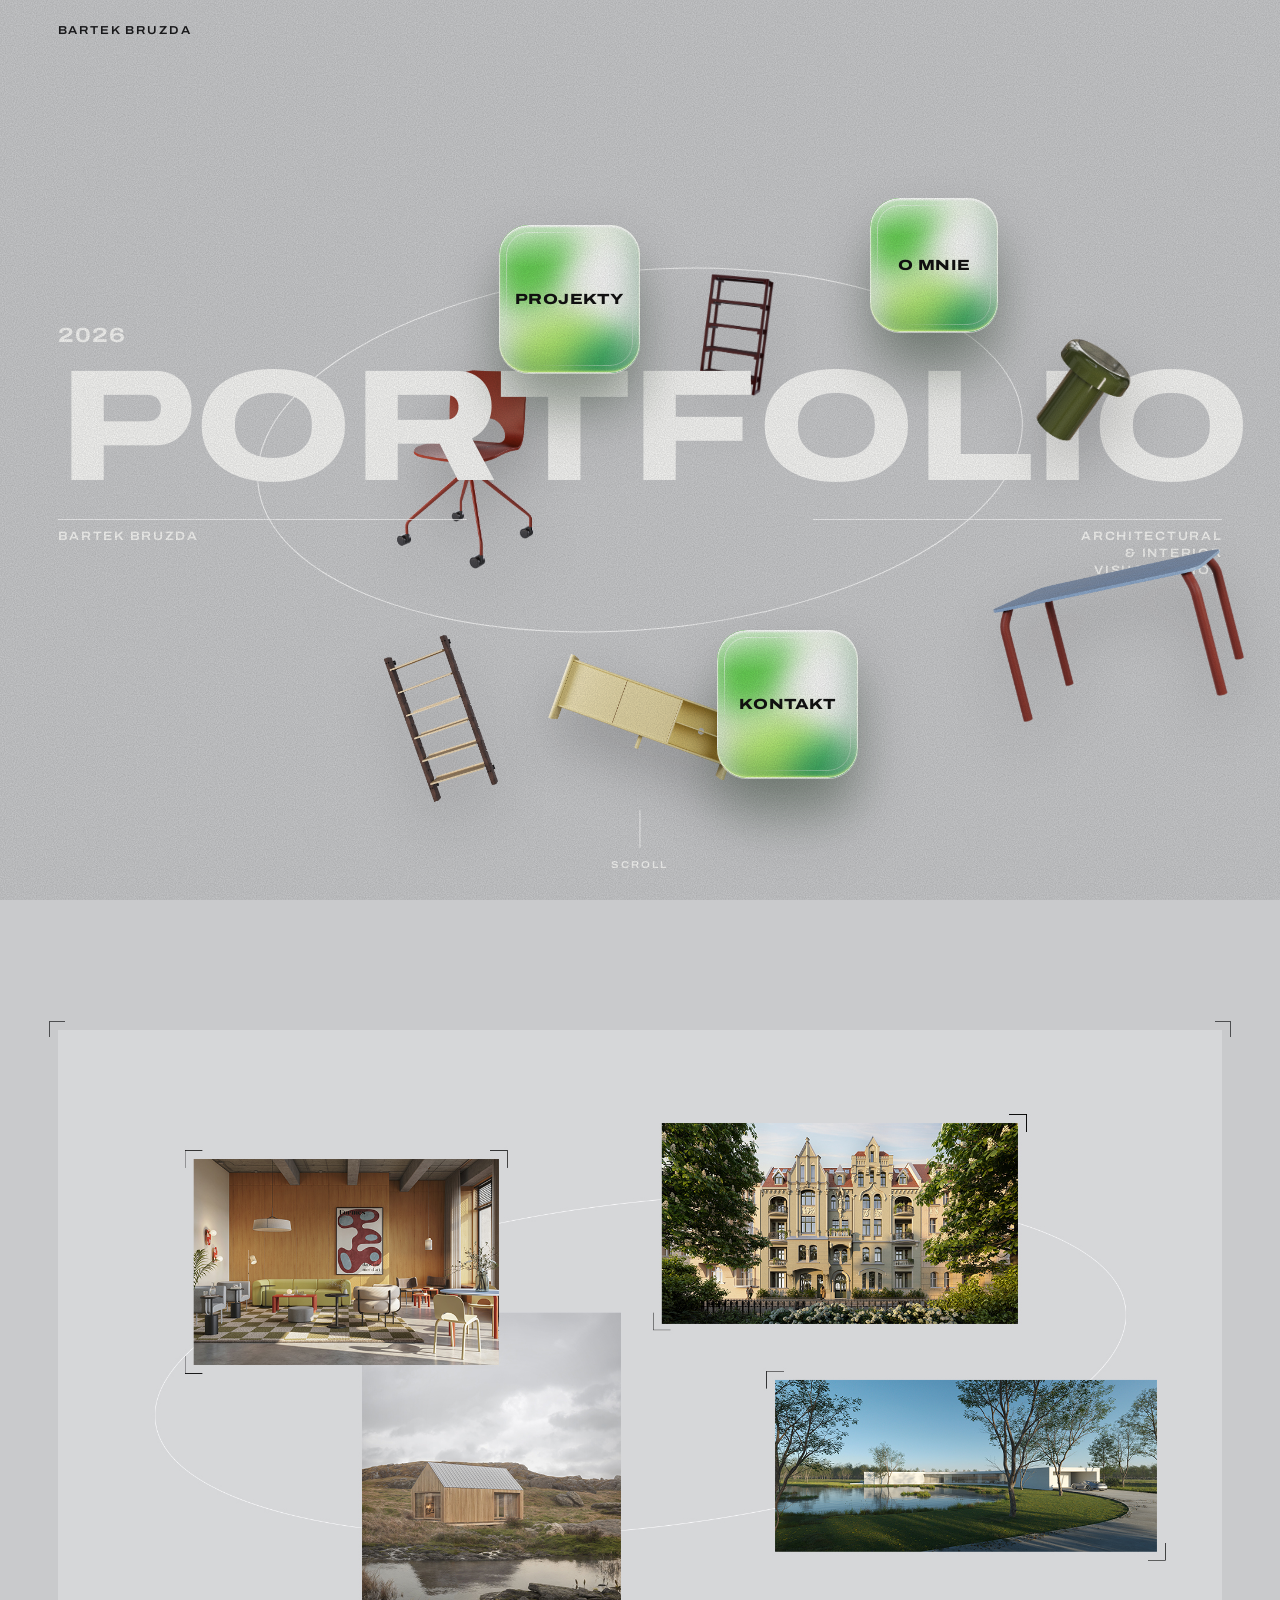
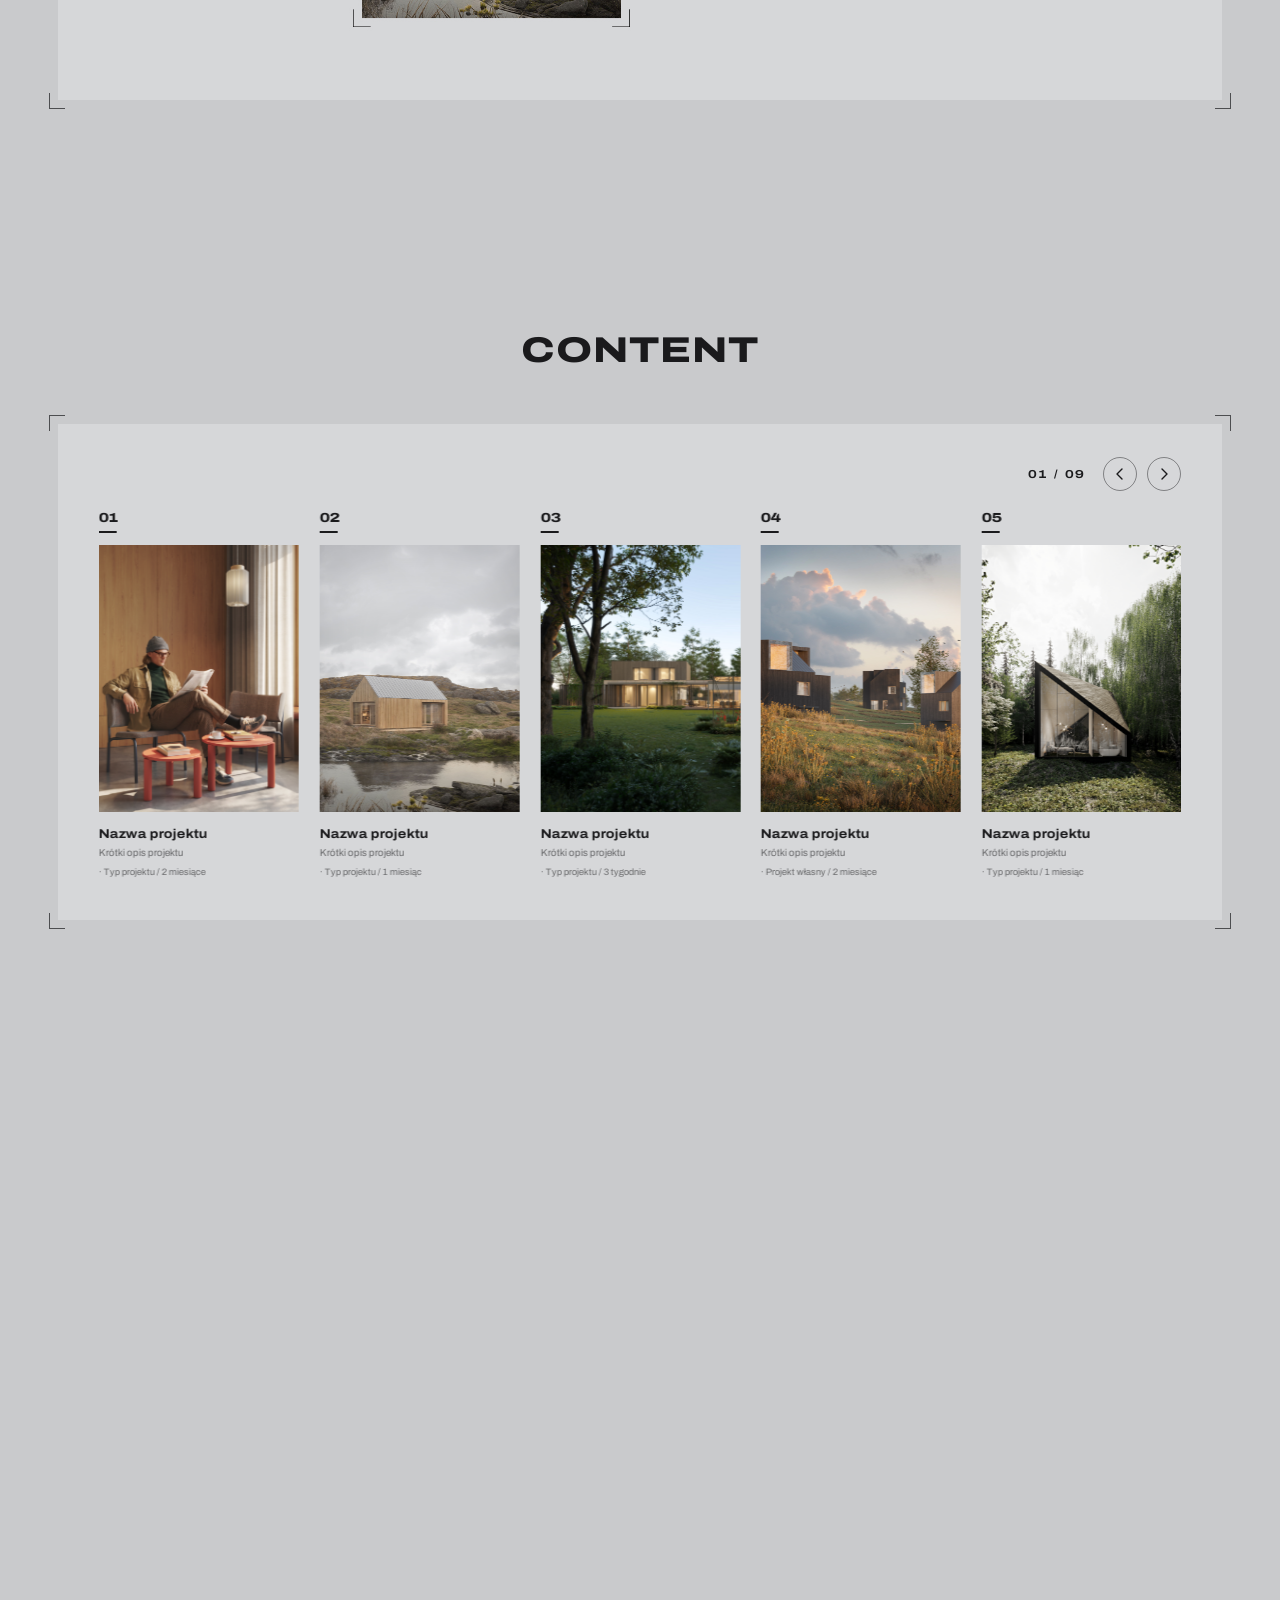
==== portfolio-v2/index.html @ ea4b807a "Wersja z prosta karuzela" ====
<!DOCTYPE html>
<html lang="pl">
<head>
  <meta charset="UTF-8">
  <meta name="viewport" content="width=device-width, initial-scale=1">
  <meta name="robots" content="noindex">
  <title>Portfolio 2026</title>
  <link rel="stylesheet" href="style.css">
</head>
<body>

  <!-- Nawigacja -->
  <header class="nav">
    <a class="nav-logo" href="#start">BARTEK BRUZDA</a>
    <nav class="nav-links">
      <a href="#projekty">Projekty</a>
      <a href="#kontakt">Kontakt</a>
    </nav>
  </header>

  <!-- HERO -->
  <section class="hero" id="start">

    <!-- Miejsce na wizualizację / wideo showreel.
         Później: <video class="hero-video" src="media/hero.mp4" autoplay muted loop playsinline></video> -->
    <div class="hero-visual">
      <span class="ring"></span>
      <!-- Tu lądują Twoje packshoty (PNG z przezroczystym tłem) z folderu media/.
           Podmień nazwę pliku w src i opis w alt. data-depth = siła ruchu za myszką. -->
      <img class="shape p1" src="media/hero-1.png" alt="Łóżko"           data-depth="0.6">
      <img class="shape p2" src="media/hero-2.png" alt="Łóżko z pojemnikiem" data-depth="1.2">
      <img class="shape p3" src="media/hero-3.png" alt="Regał"           data-depth="0.8">
      <img class="shape p4" src="media/hero-4.png" alt="Krzesło"         data-depth="1.5">
      <img class="shape p5" src="media/hero-5.png" alt="Stolik"          data-depth="1.0">
      <img class="shape p6" src="media/hero-6.png" alt="Ławka"           data-depth="0.7">
      <a class="shape box b1" href="#projekty" data-depth="1.1"><span class="noise"><i></i><i></i><i></i><i></i></span><span class="box-label">PROJEKTY</span></a>
      <a class="shape box b2" href="#o-mnie"   data-depth="0.9"><span class="noise"><i></i><i></i><i></i><i></i></span><span class="box-label">O MNIE</span></a>
      <a class="shape box b3" href="#kontakt"  data-depth="1.3"><span class="noise"><i></i><i></i><i></i><i></i></span><span class="box-label">KONTAKT</span></a>

    </div>

    <div class="hero-copy">
      <p class="hero-year">2026</p>
      <h1 class="hero-title">PORTFOLIO</h1>
      <div class="hero-meta-row">
        <div class="hero-meta">
          <span class="hairline"></span>
          <p>BARTEK BRUZDA</p>
        </div>
        <div class="hero-meta hero-meta-right">
          <span class="hairline"></span>
          <p>ARCHITECTURAL<br>&amp; INTERIOR<br>VISUALIZATION</p>
        </div>
      </div>
    </div>
     <p class="scroll-hint" aria-hidden="true"><span class="scroll-line"></span>SCROLL</p>
  </section>
 <!-- SHOWREEL (bez tytułu). Podmień media/showreel.mp4 na swój plik. -->
  <section class="reel" id="reel">
    <div class="reel-panel">
      <span class="crop tl"></span><span class="crop tr"></span>
      <span class="crop bl"></span><span class="crop br"></span>
      <video class="reel-video" src="media/showreel.mp4" poster="media/showreel-poster.jpg"
             autoplay muted loop playsinline preload="metadata"></video>
    </div>
  </section>

  <!-- SPIS PROJEKTÓW -->
  <section class="content" id="projekty">
    <h2 class="section-title">CONTENT</h2>

    <div class="panel">
      <span class="crop tl"></span><span class="crop tr"></span>
      <span class="crop bl"></span><span class="crop br"></span>

       <div class="carousel">
        <div class="carousel-head">
          <span class="car-count" id="carCount">01 / 09</span>
          <button class="car-btn" id="carPrev" type="button" aria-label="Poprzedni projekt"><svg width="14" height="14" viewBox="0 0 14 14" fill="none" stroke="currentColor" stroke-width="1.4" stroke-linecap="round" stroke-linejoin="round"><path d="M9 2L4 7l5 5"/></svg></button>
          <button class="car-btn" id="carNext" type="button" aria-label="Następny projekt"><svg width="14" height="14" viewBox="0 0 14 14" fill="none" stroke="currentColor" stroke-width="1.4" stroke-linecap="round" stroke-linejoin="round"><path d="M5 2l5 5-5 5"/></svg></button>
        </div>
        <div class="carousel-viewport" id="carViewport">
          <div class="cards" id="carTrack">
          <article class="card">
            <p class="card-num">01</p>
            <div class="card-thumb"><img src="media/projekt01.jpg" alt="Nazwa projektu"></div>
            <h3>Nazwa projektu</h3>
            <p class="card-sub">Krótki opis projektu</p>
            <p class="card-meta">· Typ projektu / 2 miesiące</p>
          </article>
          <article class="card">
            <p class="card-num">02</p>
           <div class="card-thumb"><img src="media/projekt02.jpg" alt="Nazwa projektu"></div>
            <h3>Nazwa projektu</h3>
            <p class="card-sub">Krótki opis projektu</p>
            <p class="card-meta">· Typ projektu / 1 miesiąc</p>
          </article>
          <article class="card">
            <p class="card-num">03</p>
            <div class="card-thumb"><img src="media/projekt03.jpg" alt="Nazwa projektu"></div>
            <h3>Nazwa projektu</h3>
            <p class="card-sub">Krótki opis projektu</p>
            <p class="card-meta">· Typ projektu / 3 tygodnie</p>
          </article>
          <article class="card">
            <p class="card-num">04</p>
            <div class="card-thumb"><img src="media/projekt04.jpg" alt="Nazwa projektu"></div>
            <h3>Nazwa projektu</h3>
            <p class="card-sub">Krótki opis projektu</p>
            <p class="card-meta">· Projekt własny / 2 miesiące</p>
          </article>
          <article class="card">
            <p class="card-num">05</p>
           <div class="card-thumb"><img src="media/projekt05.jpg" alt="Nazwa projektu"></div>
            <h3>Nazwa projektu</h3>
            <p class="card-sub">Krótki opis projektu</p>
            <p class="card-meta">· Typ projektu / 1 miesiąc</p>
          </article>
          <article class="card">
            <p class="card-num">06</p>
            <div class="card-thumb"><img src="media/projekt06.jpg" alt="Nazwa projektu"></div>
            <h3>Nazwa projektu</h3>
            <p class="card-sub">Krótki opis projektu</p>
            <p class="card-meta">· Typ projektu / 3 tygodnie</p>
          </article>
          <article class="card">
            <p class="card-num">07</p>
            <div class="card-thumb"><img src="media/projekt07.jpg" alt="Nazwa projektu"></div>
            <h3>Nazwa projektu</h3>
            <p class="card-sub">Krótki opis projektu</p>
            <p class="card-meta">· Projekt własny / 6 tygodni</p>
          </article>
          <article class="card">
            <p class="card-num">08</p>
            <div class="card-thumb"><img src="media/projekt08.jpg" alt="Nazwa projektu"></div>
            <h3>Nazwa projektu</h3>
            <p class="card-sub">Krótki opis projektu</p>
            <p class="card-meta">· Typ projektu / 2 miesiące</p>
          </article>
          <article class="card">
            <p class="card-num">09</p>
            <div class="card-thumb"><img src="media/projekt09.jpg" alt="Nazwa projektu"></div>
            <h3>Pozostałe prace</h3>
            <p class="card-sub">Wizualizacje / animacje</p>
            <p class="card-meta">· Różne projekty</p>
          </article>
          </div>
        </div>
      </div>
  </section>

  <!-- O MNIE -->
<section class="about" id="o-mnie">
  <div class="about-inner">
    <h2 class="section-title about-title reveal">O MNIE</h2>

    <figure class="about-photo reveal">
      <img src="media/o-mnie.png" alt="Bartek">
    </figure>

    <p class="about-text reveal">
      Architekt i CGI Artist z ponad 6-letnim doświadczeniem w tworzeniu wizualizacji i animacji 3D dla międzynarodowych projektów architektonicznych, urbanistycznych i produktowych. Pełna, samodzielna odpowiedzialność za realizację shotów – od koncepcji, przez modelowanie, teksturowanie i oświetlenie, po finalny render. Doświadczenie w pracy przy wysokobudżetowych, prestiżowych projektach dla bliskowschodnich konsorcjów deweloperskich oraz przy powtarzalnej, wolumenowej produkcji wizualizacji produktowych dla marek meblowych i wnętrzarskich z Wielkiej Brytanii i Skandynawii. Aktywnie rozwija warsztat o narzędzia AI (ComfyUI, Figma Weave), łącząc tradycyjny CGI z nowymi technologiami.
    </p>
  </div>
</section>

  <!-- KONTAKT -->
  <footer class="footer" id="kontakt">
    <h2 class="section-title reveal">KONTAKT</h2>
    <p class="footer-mail reveal">bartek-bruzda@wp.pl</p>
    <p class="footer-small reveal">tel. +512 231 988</p>
    <p class="footer-small reveal">Poznań, Polska</p>
<ul class="about-social footer-social reveal">
    <li><a href="https://www.behance.net/TWOJ_PROFIL" target="_blank" rel="noopener" aria-label="Behance">
      <svg viewBox="0 0 24 24" fill="none" stroke="currentColor" stroke-width="1.6" stroke-linecap="round" stroke-linejoin="round"><path d="M3 7h4.8a2.4 2.4 0 0 1 0 4.8H3M3 11.8h5.3a2.6 2.6 0 0 1 0 5.2H3M3 7v10M14 7.5h6M14 13.5h6.2a3.1 3.1 0 1 0-.9 2.5"/></svg>
    </a></li>
    <li><a href="https://www.linkedin.com/in/TWOJ_PROFIL" target="_blank" rel="noopener" aria-label="LinkedIn">
      <svg viewBox="0 0 24 24" fill="none" stroke="currentColor" stroke-width="1.6" stroke-linecap="round" stroke-linejoin="round"><rect x="3" y="3" width="18" height="18" rx="3"/><path d="M8 10.5V16M11.5 16v-5.5M11.5 13c0-1.5 1-2.5 2.4-2.5s2.1 1 2.1 2.6V16"/><circle cx="8" cy="7.8" r=".7" fill="currentColor"/></svg>
    </a></li>
    <li><a href="https://www.instagram.com/TWOJ_PROFIL" target="_blank" rel="noopener" aria-label="Instagram">
      <svg viewBox="0 0 24 24" fill="none" stroke="currentColor" stroke-width="1.6"><rect x="3" y="3" width="18" height="18" rx="5"/><circle cx="12" cy="12" r="4"/><circle cx="17.2" cy="6.8" r=".7" fill="currentColor"/></svg>
    </a></li>
  </ul>
</div>
</footer>
  </footer>

  <script src="script.js"></script>
</body>
</html>
---- portfolio-v2/style.css ----
/* ==========================================================
   FONT (lokalny, działa bez internetu)
   Archivo – zmienny krój z osią szerokości (wdth) i grubości (wght)
   ========================================================== */
@font-face {
  font-family: "Archivo";
  src: url("fonts/archivo-latin-ext-wdth-normal.woff2") format("woff2");
  font-weight: 100 900;
  font-stretch: 62% 125%;
  font-display: swap;
  unicode-range: U+0100-02BA, U+02BD-02C5, U+02C7-02CC, U+02CE-02D7, U+02DD-02FF, U+0304, U+0308, U+0329, U+1D00-1DBF, U+1E00-1E9F, U+1EF2-1EFF, U+2020, U+20A0-20AB, U+20AD-20C0, U+2113, U+2C60-2C7F, U+A720-A7FF;
}
@font-face {
  font-family: "Archivo";
  src: url("fonts/archivo-latin-wdth-normal.woff2") format("woff2");
  font-weight: 100 900;
  font-stretch: 62% 125%;
  font-display: swap;
  unicode-range: U+0000-00FF, U+0131, U+0152-0153, U+02BB-02BC, U+02C6, U+02DA, U+02DC, U+0304, U+0308, U+0329, U+2000-206F, U+20AC, U+2122, U+2191, U+2193, U+2212, U+2215, U+FEFF, U+FFFD;
}

/* ==========================================================
   ZMIENNE – tu najłatwiej zmieniasz kolory i charakter strony
   ========================================================== */
:root {
  --bg: #c9cacc;          /* tło strony: chłodna jasna szarość */
  --bg-panel: #d6d7d9;    /* tło panelu z projektami */
  --ink: #1a1a1c;         /* kolor tekstu */
  --ink-soft: rgba(26, 26, 28, 0.58);
  --white: #f7f7f5;
  --pad: clamp(20px, 4.5vw, 72px);
}

* { box-sizing: border-box; }
html { scroll-behavior: smooth; }

body {
  margin: 0;
  background: var(--bg);
  color: var(--ink);
  font-family: "Archivo", system-ui, -apple-system, "Segoe UI", sans-serif;
  line-height: 1.4;
  -webkit-font-smoothing: antialiased;
  overflow-x: hidden;
}

/* Delikatne ziarno na całej stronie */
body::before {
  content: "";
  position: fixed;
  inset: 0;
  z-index: 100;
  pointer-events: none;
  opacity: 0.3;
  mix-blend-mode: multiply;
  background-image: url("data:image/svg+xml,%3Csvg xmlns='http://www.w3.org/2000/svg' width='220' height='220'%3E%3Cfilter id='n'%3E%3CfeTurbulence type='fractalNoise' baseFrequency='.9' numOctaves='2' stitchTiles='stitch'/%3E%3CfeColorMatrix values='0 0 0 0 0 0 0 0 0 0 0 0 0 0 0 0 0 0 .55 0'/%3E%3C/filter%3E%3Crect width='100%25' height='100%25' filter='url(%23n)'/%3E%3C/svg%3E");
}

/* ==========================================================
   NAWIGACJA
   ========================================================== */
.nav {
  position: fixed;
  inset: 0 0 auto 0;
  z-index: 50;
  display: flex;
  justify-content: space-between;
  align-items: center;
  padding: 22px var(--pad);
  font-size: 0.72rem;
  font-weight: 600;
  font-stretch: 112%;
  letter-spacing: 0.16em;
  text-transform: uppercase;
}
.nav a { color: var(--ink); text-decoration: none; transition: opacity 0.3s; }
.nav a:hover { opacity: 0.5; }
.nav-links a { margin-left: 28px; }

/* ==========================================================
   HERO
   ========================================================== */
.hero {
  position: relative;
  min-height: 100svh;
  display: grid;
  place-items: center;
  overflow: hidden;
}

/* Warstwa z packshotami (cała powierzchnia hero, bez własnej warstwy,
   żeby część mebli mogła być PRZED napisem, a część ZA nim) */
.hero-visual { position: absolute; inset: 0; pointer-events: none; }

.shape {
  position: absolute;
  height: auto;
  pointer-events: auto;
  will-change: transform;
  filter: drop-shadow(0 28px 28px rgba(0, 0, 0, 0.22));
  animation: float 9s ease-in-out infinite;
  /* "szturchnięcie": obrót ustawia script.js przez style.rotate */
  transition: rotate 1.1s cubic-bezier(.34, 1.56, .64, 1);
  user-select: none;
  -webkit-user-drag: none;
}
@keyframes float {
  0%, 100% { translate: -50% -50%; }
  50%      { translate: -50% calc(-50% - 12px); }
}

/* Elipsa, po której "krążą" meble (środek w 50% / 50% ekranu) */
.ring {
  position: absolute;
  left: 50%; top: 50%;
  width: 60%; height: 40%;
  border: 1.5px solid rgba(255, 255, 255, 0.85);
  border-radius: 50%;
  rotate: -5deg;
  translate: -50% -50%;
  z-index: 1;
}

/* Pozycje: left/top to ŚRODEK mebla leżący na elipsie, width to jego wielkość.
   Przesuwasz po elipsie zmieniając left/top, z-index: 1 = za napisem, 3 = przed napisem */
.p1 { left: 24%; top: 40%; width: 25vw;  z-index: 1; }
.p2 { left: 76%; top: 60%; width: 23vw;  z-index: 3; }
.p3 { left: 50%; top: 30%; width: 15vw;   z-index: 1; }
.p4 { left: 76%; top: 35%; width: 17vw;  z-index: 3; }
.p5 { left: 24%; top: 70%; width: 21vw;  z-index: 3; }
.p6 { left: 40%; top: 70%; width: 21vw;  z-index: 3; }

/* Cienkie kwadratowe ramki (detal graficzny) */
.frame { position: absolute; border: 1px solid rgba(255, 255, 255, 0.9); z-index: 4; }
.f1 { left: 33%; top: 24%; width: 7vw;  aspect-ratio: 1; }
.f2 { left: 57%; top: 62%; width: 11vw; aspect-ratio: 1.3; }
.f3 { left: 80%; top: 24%; width: 5vw;  aspect-ratio: 1; }

/* Napisy */
.hero-copy {
  position: relative;
  z-index: 2;
  width: calc(100% - 2 * var(--pad));
  max-width: 1500px;
  pointer-events: none;
}
.hero-year {
  margin: 0 0 0.4rem;
  font-size: clamp(0.9rem, 1.6vw, 1.4rem);
  font-weight: 700;
  font-stretch: 125%;
  letter-spacing: 0.06em;
  color: var(--white);
}
.hero-title {
  margin: 0;
  font-size: clamp(2.8rem, 12.4vw, 13.5rem);
  font-weight: 800;
  font-stretch: 125%;
  line-height: 0.9;
  letter-spacing: -0.01em;
  color: var(--white);
  white-space: nowrap;
}
.hero-meta-row {
  display: flex;
  justify-content: space-between;
  align-items: flex-start;
  margin-top: 1.2rem;
}
.hero-meta { font-size: clamp(0.62rem, 0.95vw, 0.85rem); font-weight: 600; font-stretch: 112%; letter-spacing: 0.14em; color: var(--white); }
.hero-meta p { margin: 8px 0 0; }
.hero-meta-right { text-align: right; }
.hairline { display: block; height: 1px; width: min(32vw, 420px); background: rgba(255,255,255,.7); }
.hero-meta-right .hairline { margin-left: auto; }

/* Napis "SCROLL" na dole hero */
.scroll-hint {
  position: absolute;
  left: 50%; bottom: 28px;
  transform: translateX(-50%);
  z-index: 2;
  margin: 0;
  display: flex; flex-direction: column; align-items: center; gap: 10px;
  font-size: 0.62rem; font-weight: 600; font-stretch: 112%;
  letter-spacing: 0.22em;
  color: var(--white);
  pointer-events: none;
}
.scroll-line { width: 1px; height: 38px; background: rgba(255,255,255,.8); transform-origin: top; animation: scrollline 2.2s ease-in-out infinite; }
@keyframes scrollline { 0% { transform: scaleY(0); } 50% { transform: scaleY(1); } 100% { transform: scaleY(1); opacity: 0; } }

/* ==========================================================
   SHOWREEL – wideo w ramce z narożnikami
   ========================================================== */
.reel {
  min-height: 100svh;
  display: grid;
  place-items: center;
  padding: 90px var(--pad) 60px;
}
.reel-panel {
  position: relative;
  background: var(--bg-panel);
  padding: clamp(10px, 1.4vw, 22px);
  /* największe możliwe 16:9, które mieści się na ekranie */
  width: min(100%, calc((100svh - 190px) * 16 / 9 + 2 * clamp(10px, 1.4vw, 22px)));
}
.reel-video { display: block; width: 100%; aspect-ratio: 16 / 9; object-fit: cover; background: #b5b7ba; }

/* ==========================================================
   SPIS PROJEKTÓW
   ========================================================== */
.content { padding: 14vh var(--pad) 12vh; }

.section-title {
  margin: 0 0 clamp(24px, 4vw, 48px);
  text-align: center;
  font-size: clamp(1.3rem, 2.8vw, 2.5rem);
  font-weight: 800;
  font-stretch: 125%;
  letter-spacing: 0.03em;
}

.panel {
  position: relative;
  background: var(--bg-panel);
  padding: clamp(24px, 3.2vw, 52px);
  max-width: 1500px;
  margin: 0 auto;
}

/* Znaczniki narożne panelu */
.crop { position: absolute; width: 16px; height: 16px; border: 0 solid var(--ink); opacity: .7; }
.crop.tl { left: -9px;  top: -9px;    border-left-width: 1px;  border-top-width: 1px; }
.crop.tr { right: -9px; top: -9px;    border-right-width: 1px; border-top-width: 1px; }
.crop.bl { left: -9px;  bottom: -9px; border-left-width: 1px;  border-bottom-width: 1px; }
.crop.br { right: -9px; bottom: -9px; border-right-width: 1px; border-bottom-width: 1px; }

.cards {
  display: grid;
  grid-template-columns: repeat(5, 1fr);
  gap: clamp(14px, 1.6vw, 26px);
}

.card { cursor: pointer; }
.card-num {
  position: relative;
  margin: 0 0 12px;
  padding-bottom: 6px;
  font-size: 0.82rem;
  font-weight: 800;
  font-stretch: 125%;
}
.card-num::after {
  content: "";
  position: absolute;
  left: 0; bottom: 0;
  width: 18px; height: 2px;
  background: var(--ink);
  transition: width 0.4s ease;
}
.card:hover .card-num::after { width: 34px; }

.card-thumb {
  position: relative;
  aspect-ratio: 3 / 4;
  overflow: hidden;
  background: #b5b7ba;
}
/* Zaślepka; po dodaniu zdjęć wstaw <img> do .card-thumb, a ::before znika */
.card-thumb::before {
  content: "";
  position: absolute;
  inset: 0;
  transition: transform 0.9s cubic-bezier(.2,.7,.2,1);
}
.card-thumb img, .card-thumb video {
  position: absolute; inset: 0;
  width: 100%; height: 100%;
  object-fit: cover;
  transition: transform 0.9s cubic-bezier(.2,.7,.2,1);
}
.card:hover .card-thumb::before,
.card:hover .card-thumb img,
.card:hover .card-thumb video { transform: scale(1.06); }

.t1::before { background: linear-gradient(160deg, #cdd5de, #7d8ea3 60%, #3c4a5e); }
.t2::before { background: linear-gradient(160deg, #e9ece4, #a7b58b 55%, #4f6138); }
.t3::before { background: linear-gradient(160deg, #e3e6ea, #9fb4c4 55%, #546a7c); }
.t4::before { background: linear-gradient(160deg, #e8d9c5, #c99a62 55%, #6e4a22); }
.t5::before { background: linear-gradient(160deg, #cfd3d8, #6f93b8 55%, #1f3f66); }

.card h3 {
  margin: 14px 0 2px;
  font-size: clamp(0.78rem, 1vw, 0.95rem);
  font-weight: 700;
  font-stretch: 112%;
}
.card-sub, .card-meta {
  margin: 0;
  font-size: clamp(0.62rem, 0.78vw, 0.74rem);
  color: var(--ink-soft);
}
.card-meta { margin-top: 6px; font-size: clamp(0.58rem, 0.7vw, 0.68rem); }

/* ==========================================================
   KONTAKT
   ========================================================== */
.footer { padding: 6vh var(--pad) 10vh; text-align: center; }
.footer-mail {
  margin: 0;
  font-size: clamp(1.4rem, 4.4vw, 3.6rem);
  font-weight: 800;
  font-stretch: 125%;
}
.footer-small {
  margin: 14px 0 0;
  font-size: 0.72rem;
  font-weight: 600;
  font-stretch: 112%;
  letter-spacing: 0.16em;
  text-transform: uppercase;
  color: var(--ink-soft);
}

/* ==========================================================
   POJAWIANIE SIĘ PRZY PRZEWIJANIU
   ========================================================== */
.reveal {
  opacity: 0;
  transform: translateY(36px);
  transition: opacity 0.9s ease, transform 0.9s cubic-bezier(.2,.7,.2,1);
  transition-delay: calc(var(--i, 0) * 90ms);
}
.reveal.visible { opacity: 1; transform: none; }

/* ==========================================================
   RESPONSYWNOŚĆ
   ========================================================== */
@media (max-width: 1000px) {
  .cards { grid-template-columns: repeat(3, 1fr); row-gap: 28px; }
}
@media (max-width: 640px) {
  .nav-links a { margin-left: 16px; }
  .hero-title { font-size: 11vw; }
  .ring { width: 92%; height: 30%; }
  .p1 { left: 20%; top: 40%; width: 30vw; }  .p2 { left: 68%; top: 65%; width: 28vw; }
  .p3 { left: 50%; top: 33%; width: 11vw; }  .p4 { left: 80%; top: 40%; width: 20vw; }
  .p5 { left: 22%; top: 60%; width: 14vw; }  .p6 { left: 48%; top: 66%; width: 26vw; }
  .cards { grid-template-columns: repeat(2, 1fr); }
  .cards .card:last-child { grid-column: span 2; }
  .cards .card:last-child .card-thumb { aspect-ratio: 16 / 10; }
}

@media (prefers-reduced-motion: reduce) {
  .shape { animation: none; }
  .reveal { transition: none; opacity: 1; transform: none; }
  html { scroll-behavior: auto; }
}

/* ==========================================================
   KURSOR – szklany, półprzezroczysty (glassmorphism)
   Włącza się tylko na urządzeniach z myszką (script.js dodaje .has-cursor)
   ========================================================== */
.cursor {
  position: fixed;
  left: 0; top: 0;
  z-index: 200;
  width: var(--cursor-size, 36px);
  height: var(--cursor-size, 36px);
  margin: calc(var(--cursor-size, 36px) / -2) 0 0 calc(var(--cursor-size, 36px) / -2);
  border-radius: 50%;
  pointer-events: none;
  opacity: 0;
  background: linear-gradient(135deg, rgba(255,255,255,.42), rgba(255,255,255,.08));
  border: 1px solid rgba(255,255,255,.75);
  box-shadow: inset 0 0 12px rgba(255,255,255,.35), 0 6px 24px rgba(0,0,0,.06);
  -webkit-backdrop-filter: blur(var(--cursor-blur, 7px)) saturate(1.2);
          backdrop-filter: blur(var(--cursor-blur, 7px)) saturate(1.2);
  transition: width .45s cubic-bezier(.2,.7,.2,1), height .45s cubic-bezier(.2,.7,.2,1),
              margin .45s cubic-bezier(.2,.7,.2,1), opacity .3s, -webkit-backdrop-filter .45s, backdrop-filter .45s;
}
.cursor.on    { opacity: 1; }
.cursor.hover { --cursor-size: 76px; --cursor-blur: 4px; }
.cursor.down  { --cursor-size: 34px; }

.has-cursor, .has-cursor a, .has-cursor .card { cursor: none; }

/* ==========================================================
   KARUZELA PROJEKTÓW (sekcja CONTENT)
   ========================================================== */
.carousel-head { display: flex; justify-content: flex-end; align-items: center; gap: 10px; margin: -8px 0 18px; }
.car-count { margin-right: 8px; font-size: 0.72rem; font-weight: 700; font-stretch: 125%; letter-spacing: 0.12em; font-variant-numeric: tabular-nums; }
.car-btn {
  width: 34px; height: 34px; padding: 0;
  display: grid; place-items: center;
  border-radius: 50%;
  border: 1px solid rgba(26, 26, 28, 0.45);
  background: transparent; color: var(--ink);
  cursor: pointer;
  transition: background .3s, color .3s, border-color .3s;
}
.car-btn:hover { background: var(--ink); color: var(--white); border-color: var(--ink); }
.has-cursor .car-btn { cursor: none; }

.carousel-viewport { overflow: hidden; touch-action: pan-y; }
.cards {
  --gap: clamp(14px, 1.6vw, 26px);
  --visible: 5;                      /* ile projektów widać naraz */
  display: flex;
  gap: var(--gap);
  will-change: transform;
}
.cards .card { flex: 0 0 calc((100% - (var(--visible) - 1) * var(--gap)) / var(--visible)); min-width: 0; }
.cards .card:last-child .card-thumb { aspect-ratio: 3 / 4; }
@media (max-width: 1000px) { .cards { --visible: 3; } }
@media (max-width: 640px)  { .cards { --visible: 2; } }

/* Zaślepki miniatur 06–09 (znikają, gdy wstawisz <img> do .card-thumb) */
.t6::before { background: linear-gradient(160deg, #e6e3dc, #b5a998 55%, #5d5246); }
.t7::before { background: linear-gradient(160deg, #d9dde0, #8fa0a8 55%, #3e5058); }
.t8::before { background: linear-gradient(160deg, #e9dfe0, #b98f93 55%, #5e3a40); }
.t9::before { background: linear-gradient(160deg, #d3d6d8, #868a90 55%, #34383e); }

/* ==========================================================
   BOXY-ZAKŁADKI w hero (szklane, z animowanym zielono-białym "noise")
   Korzystają z tych samych efektów co packshoty: unoszenie, ruch za myszką, szturchnięcie
   ========================================================== */
.box {
  display: grid; place-items: center;
  position: absolute;
  overflow: hidden;
  color: #111;
  text-decoration: none;
  z-index: 4;
  aspect-ratio: 1 / 1.05;
  border-radius: 30px;
  border: 0;
  background: linear-gradient(145deg, rgba(255,255,255,.26), rgba(255,255,255,.05) 45%, rgba(255,255,255,.14));
  -webkit-backdrop-filter: blur(14px) saturate(1.5);
          backdrop-filter: blur(14px) saturate(1.5);
  box-shadow: 0 1px 0 rgba(255,255,255,.6), 0 38px 52px -10px rgba(25,60,25,.3);   /* cień pod spodem */
  transition: rotate 1.1s cubic-bezier(.34, 1.56, .64, 1), scale .7s cubic-bezier(.2, .7, .2, 1);
}
.box:hover { scale: 1.08; }
.has-cursor .box { cursor: none; }

/* animowany, zapętlony "noise" w środku */
.noise { position: absolute; inset: 0; overflow: hidden; background: linear-gradient(160deg, #f4fbec, #d9f1c4); opacity: .92; }
.noise i {
  position: absolute; width: 78%; aspect-ratio: 1; border-radius: 50%;
  filter: blur(16px);
  animation: blob 9s ease-in-out infinite alternate;
}
.noise i:nth-child(1) { left: -22%; top: -18%; background: #5fd04a; animation-duration: 8s; }
.noise i:nth-child(2) { right: -26%; top: 6%;  background: #ffffff; animation-duration: 11s; animation-delay: -3s; }
.noise i:nth-child(3) { left: 8%;  bottom: -34%; background: #b6f06b; animation-duration: 10s; animation-delay: -5s; }
.noise i:nth-child(4) { right: -8%; bottom: -26%; background: #1fa862; width: 56%; animation-duration: 7s; animation-delay: -2s; opacity: .85; }
@keyframes blob {
  0%   { transform: translate(0, 0) scale(1); }
  33%  { transform: translate(28%, 22%) scale(1.15); }
  66%  { transform: translate(-18%, 34%) scale(.9); }
  100% { transform: translate(16%, -26%) scale(1.2); }
}
.box-label {
  position: relative; z-index: 1;
  font-size: clamp(0.78rem, 1.15vw, 1.15rem);
  font-weight: 800; font-stretch: 125%;
  letter-spacing: 0.04em;
}

/* Pozycje boxów (left/top = środek) i wielkość */
.b1 { left: 39%; top: 25%; width: 11vw; }
.b2 { left: 68%; top: 22%; width: 10vw; }
.b3 { left: 56%; top: 70%; width: 11vw; }
@media (max-width: 640px) {
  .b1 { left: 24%; top: 22%; width: 28vw; }
  .b2 { left: 78%; top: 19%; width: 26vw; }
  .b3 { left: 62%; top: 82%; width: 28vw; }
  .box-label { font-size: .72rem; }
}

/* Sekcja O MNIE (placeholder) */
.about { padding: 14vh var(--pad); }

/* ten sam kontener co .panel, więc lewa krawędź zdjęcia = lewa krawędź tabeli CONTENT */
.about-inner {
  max-width: 1500px;
  margin: 0 auto;
  display: grid;
  grid-template-columns: minmax(220px, 26vw) 1fr;   /* zdjęcie | tekst */
  grid-template-areas:
    ".     title"
    "photo text";
  column-gap: clamp(24px, 4vw, 64px);
  align-items: start;
}
.about-title { grid-area: title; text-align: left; margin: 0 0 clamp(24px, 3vw, 44px); }
.about-photo { grid-area: photo; margin: 0; }
.about-text {
  grid-area: text;
  margin: 2.5vw 0 0;
  max-width: 64ch;
  font-size: clamp(.72rem, .9vw, .85rem);
  font-weight: 600;
  font-stretch: 100%;
  letter-spacing: 0.12em;
  text-transform: uppercase;
  line-height: 2;
  text-align: justify;
  color: var(--ink-soft);
}
.about-body { grid-area: text; }   /* kontener zajmuje miejsce, w którym był sam tekst */

.about-social {
  display: flex;
  gap: 20px;
  list-style: none;
  margin: 2.2vw 0 0;
  padding: 0;
}
.about-social a {
  display: block;
  width: 22px;
  color: var(--ink-soft);
  transition: color .25s ease, transform .25s ease;
}
.about-social a:hover { color: var(--ink); transform: translateY(-2px); }
.about-social svg { display: block; width: 100%; height: auto; }

@media (max-width: 640px) {
  .about-inner {
    grid-template-columns: 1fr;
    grid-template-areas: "title" "photo" "text";
  }
}
.about-photo { margin: 0; }
.about-photo img {
  display: block;
  width: 100%;
  height: auto;            /* naturalne proporcje PNG, bez przycinania */
}

/* Górne menu: zostaje tylko logo, linki przejęły boxy */
.nav-links { display: none; }

/* ==========================================================
   SZKŁO – boxy jako szklane tafle z krawędziami i połyskami
   (obudowa boxów: krawędzie, refleksy, połyski; wypełnienie "noise" jest wyżej)
   ========================================================== */
/* druga, wewnętrzna krawędź tafli (widoczna tylko przy rogach) */
.box::before {
  content: ""; position: absolute; inset: 7px; z-index: 2; pointer-events: none;
  border-radius: 23px;
  border: 1px solid rgba(255,255,255,.7);
  -webkit-mask-image: linear-gradient(135deg, #000 0%, transparent 38%, transparent 62%, #000 100%);
          mask-image: linear-gradient(135deg, #000 0%, transparent 38%, transparent 62%, #000 100%);
}
/* połyski: miękki u góry, skośna smuga i limonkowy refleks na dole */
.box::after {
  content: ""; position: absolute; inset: 0; z-index: 2; pointer-events: none;
  border-radius: inherit;
  background:
    radial-gradient(120% 70% at 20% -10%, rgba(255,255,255,.8), rgba(255,255,255,0) 55%),
    linear-gradient(115deg, rgba(255,255,255,0) 38%, rgba(255,255,255,.45) 47%, rgba(255,255,255,0) 56%),
    radial-gradient(90% 40% at 80% 118%, rgba(214,255,110,.6), rgba(214,255,110,0) 60%);
  background-size: 100% 100%, 260% 100%, 100% 100%;
  background-position: 0 0, 0% 0, 0 0;
  background-repeat: no-repeat;
  box-shadow:
    inset 0 0 0 1px rgba(255,255,255,.65),            /* cienka zewnętrzna krawędź */
    inset 0 2px 2px rgba(255,255,255,.95),            /* jasna górna krawędź */
    inset 0 -2px 2px rgba(214,255,120,.7),            /* limonkowy refleks na dole */
    inset 8px 8px 18px rgba(255,255,255,.4),          /* miękki blask w lewym górnym rogu */
    inset -10px -16px 28px rgba(30,110,55,.32);       /* grubość szkła */
  transition: background-position 1.4s cubic-bezier(.2,.7,.2,1);
}
.box:hover::after { background-position: 0 0, 100% 0, 0 0; }   /* smuga światła przesuwa się po najechaniu */
.box-label { z-index: 3; }
.footer .about-social {
  justify-content: center;
  margin: 28px auto 0;
}
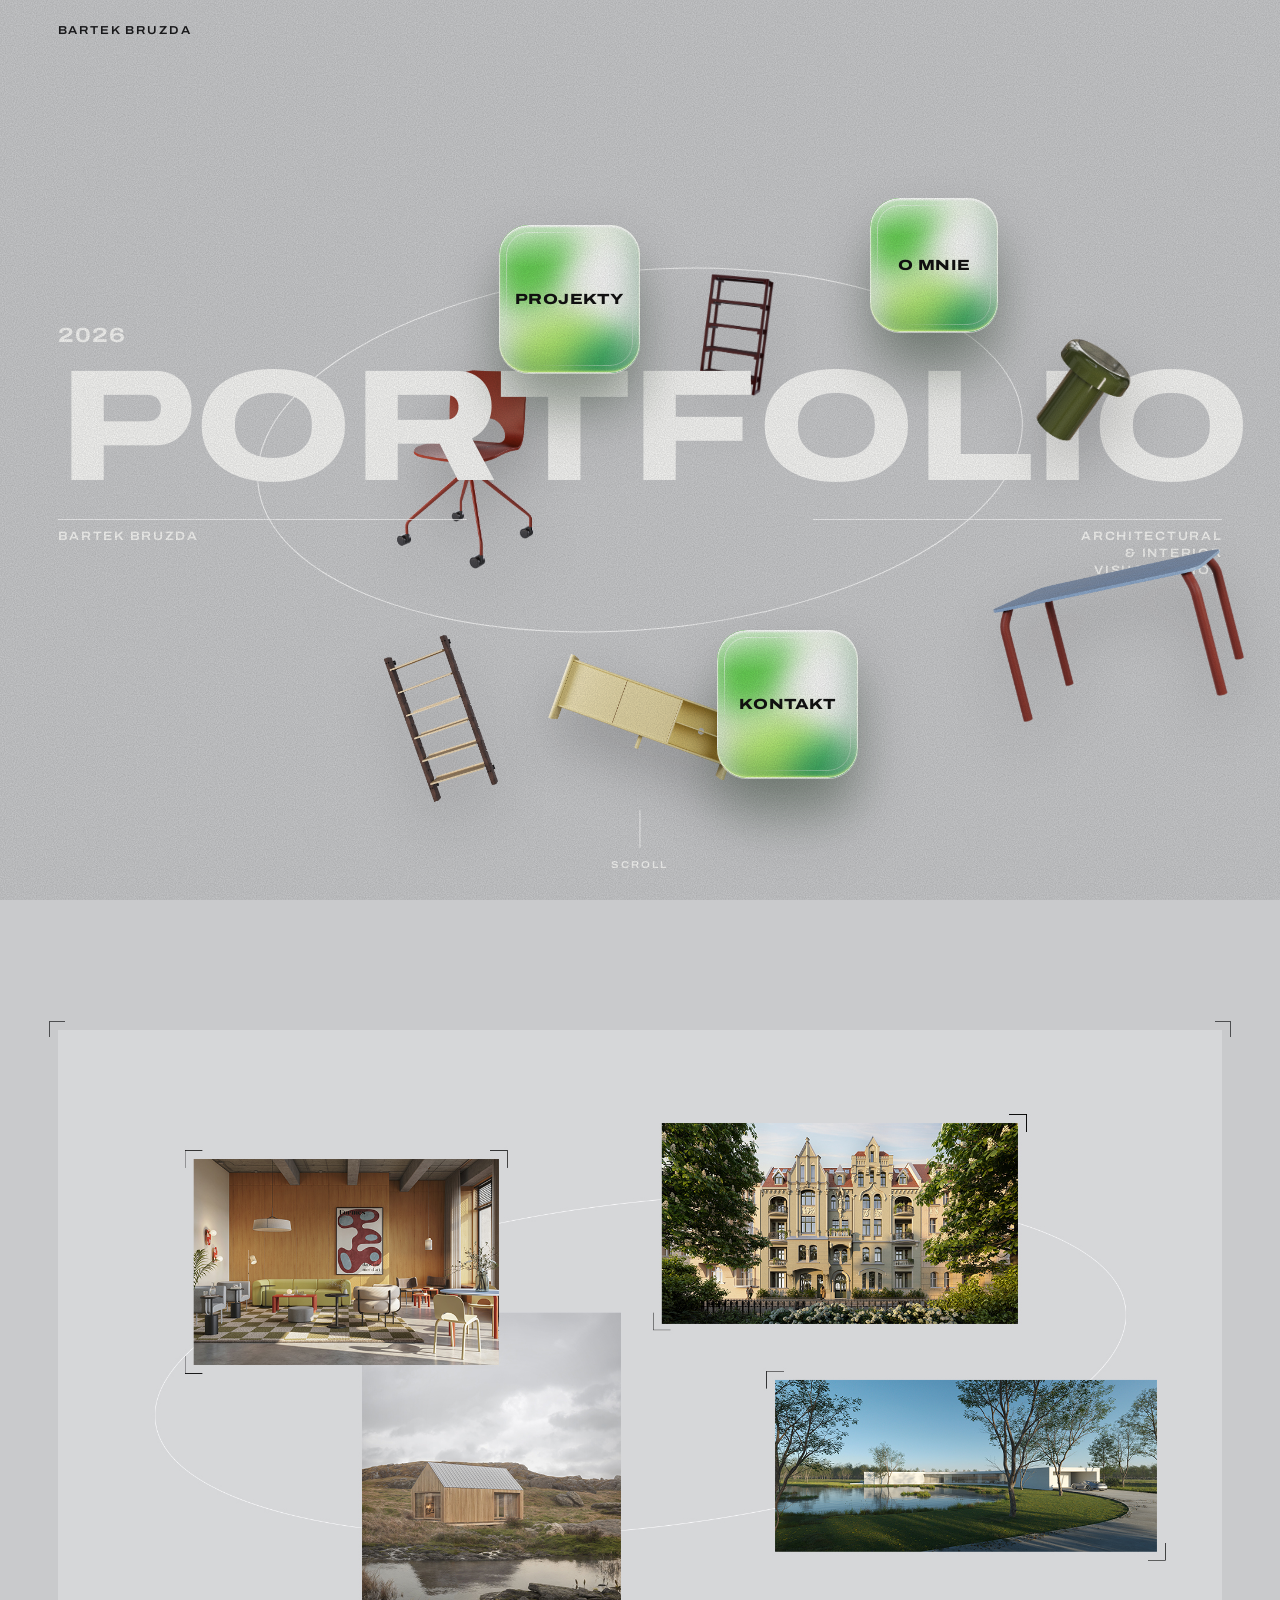
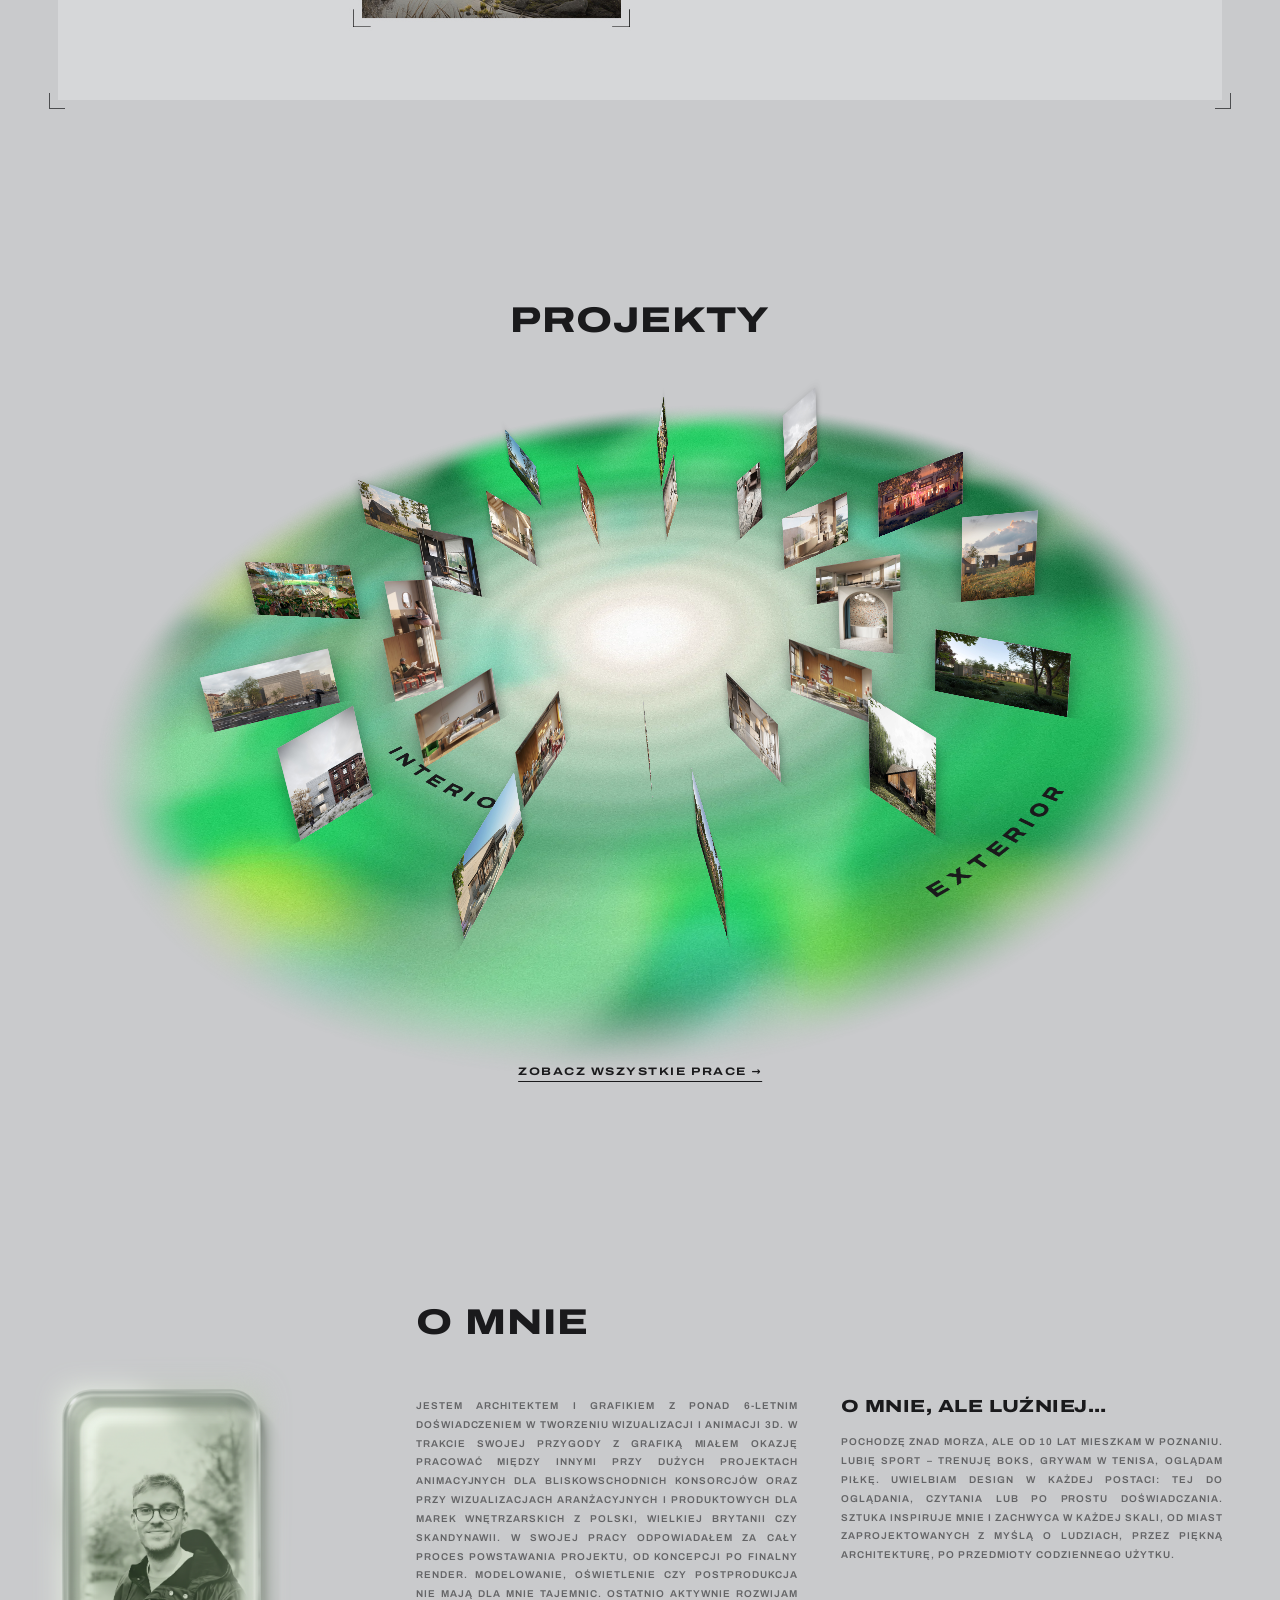
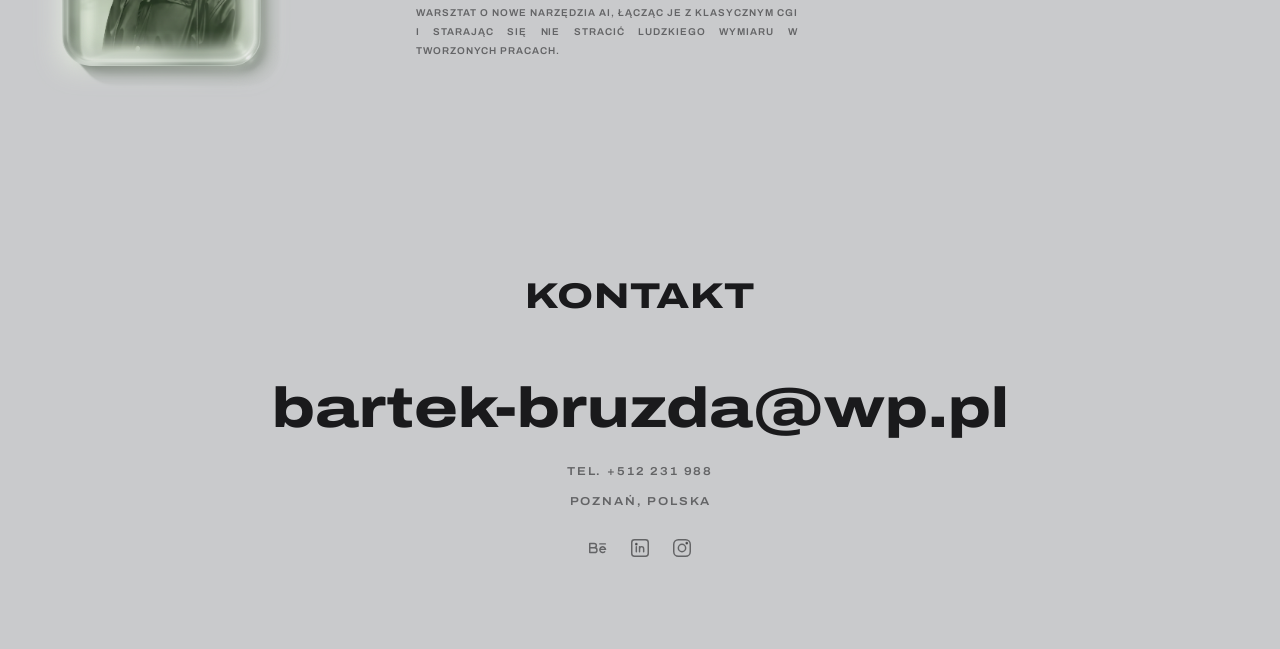
==== commit 0112aa62: "Pierwsza wersja do publikacji" ====
--- a/portfolio-v2/index.html
+++ b/portfolio-v2/index.html
@@ -4,8 +4,10 @@
   <meta charset="UTF-8">
   <meta name="viewport" content="width=device-width, initial-scale=1">
   <meta name="robots" content="noindex">
-  <title>Portfolio 2026</title>
+  <title>BB visual</title>
+  <link rel="icon" type="image/png" href="media/favicon.png">
   <link rel="stylesheet" href="style.css">
+  <link rel="stylesheet" href="projekty/projekty.css">
 </head>
 <body>
 
@@ -65,89 +67,43 @@
     </div>
   </section>
 
-  <!-- SPIS PROJEKTÓW -->
-  <section class="content" id="projekty">
-    <h2 class="section-title">CONTENT</h2>
+  <!-- PROJEKTY: karuzela 3D -->
+<!-- ===== SEKCJA PROJEKTY (karuzela 3D) – wklej w miejsce starej karuzeli CONTENT ===== -->
+<section class="rs-section" id="projekty">
+  <h2 class="section-title reveal">PROJEKTY</h2>
 
-    <div class="panel">
-      <span class="crop tl"></span><span class="crop tr"></span>
-      <span class="crop bl"></span><span class="crop br"></span>
+  <div class="rs-stage" id="rs-stage">
+    <div class="rs-scene">
+      <div class="rs-world" id="rs-world">
+        <div class="rs-floor">
+          <div class="rs-tex"></div>
+          <svg class="rs-floor-labels" viewBox="-1053 -1053 2106 2106" aria-hidden="true">
+            <defs>
+              <path id="rs-pathInt" d="M -548 0 A 548 548 0 0 0 548 0"/>
+              <path id="rs-pathExt" d="M -868 0 A 868 868 0 0 0 868 0"/>
+            </defs>
+            <text><textPath href="#rs-pathInt" startOffset="29%" text-anchor="middle">INTERIOR</textPath></text>
+            <text><textPath href="#rs-pathExt" startOffset="73%" text-anchor="middle">EXTERIOR</textPath></text>
+          </svg>
+        </div>
+        <div class="rs-ring" id="rs-ring-exterior"></div>
+        <div class="rs-ring" id="rs-ring-interior"></div>
+      </div>
+    </div>
+  </div>
 
-       <div class="carousel">
-        <div class="carousel-head">
-          <span class="car-count" id="carCount">01 / 09</span>
-          <button class="car-btn" id="carPrev" type="button" aria-label="Poprzedni projekt"><svg width="14" height="14" viewBox="0 0 14 14" fill="none" stroke="currentColor" stroke-width="1.4" stroke-linecap="round" stroke-linejoin="round"><path d="M9 2L4 7l5 5"/></svg></button>
-          <button class="car-btn" id="carNext" type="button" aria-label="Następny projekt"><svg width="14" height="14" viewBox="0 0 14 14" fill="none" stroke="currentColor" stroke-width="1.4" stroke-linecap="round" stroke-linejoin="round"><path d="M5 2l5 5-5 5"/></svg></button>
-        </div>
-        <div class="carousel-viewport" id="carViewport">
-          <div class="cards" id="carTrack">
-          <article class="card">
-            <p class="card-num">01</p>
-            <div class="card-thumb"><img src="media/projekt01.jpg" alt="Nazwa projektu"></div>
-            <h3>Nazwa projektu</h3>
-            <p class="card-sub">Krótki opis projektu</p>
-            <p class="card-meta">· Typ projektu / 2 miesiące</p>
-          </article>
-          <article class="card">
-            <p class="card-num">02</p>
-           <div class="card-thumb"><img src="media/projekt02.jpg" alt="Nazwa projektu"></div>
-            <h3>Nazwa projektu</h3>
-            <p class="card-sub">Krótki opis projektu</p>
-            <p class="card-meta">· Typ projektu / 1 miesiąc</p>
-          </article>
-          <article class="card">
-            <p class="card-num">03</p>
-            <div class="card-thumb"><img src="media/projekt03.jpg" alt="Nazwa projektu"></div>
-            <h3>Nazwa projektu</h3>
-            <p class="card-sub">Krótki opis projektu</p>
-            <p class="card-meta">· Typ projektu / 3 tygodnie</p>
-          </article>
-          <article class="card">
-            <p class="card-num">04</p>
-            <div class="card-thumb"><img src="media/projekt04.jpg" alt="Nazwa projektu"></div>
-            <h3>Nazwa projektu</h3>
-            <p class="card-sub">Krótki opis projektu</p>
-            <p class="card-meta">· Projekt własny / 2 miesiące</p>
-          </article>
-          <article class="card">
-            <p class="card-num">05</p>
-           <div class="card-thumb"><img src="media/projekt05.jpg" alt="Nazwa projektu"></div>
-            <h3>Nazwa projektu</h3>
-            <p class="card-sub">Krótki opis projektu</p>
-            <p class="card-meta">· Typ projektu / 1 miesiąc</p>
-          </article>
-          <article class="card">
-            <p class="card-num">06</p>
-            <div class="card-thumb"><img src="media/projekt06.jpg" alt="Nazwa projektu"></div>
-            <h3>Nazwa projektu</h3>
-            <p class="card-sub">Krótki opis projektu</p>
-            <p class="card-meta">· Typ projektu / 3 tygodnie</p>
-          </article>
-          <article class="card">
-            <p class="card-num">07</p>
-            <div class="card-thumb"><img src="media/projekt07.jpg" alt="Nazwa projektu"></div>
-            <h3>Nazwa projektu</h3>
-            <p class="card-sub">Krótki opis projektu</p>
-            <p class="card-meta">· Projekt własny / 6 tygodni</p>
-          </article>
-          <article class="card">
-            <p class="card-num">08</p>
-            <div class="card-thumb"><img src="media/projekt08.jpg" alt="Nazwa projektu"></div>
-            <h3>Nazwa projektu</h3>
-            <p class="card-sub">Krótki opis projektu</p>
-            <p class="card-meta">· Typ projektu / 2 miesiące</p>
-          </article>
-          <article class="card">
-            <p class="card-num">09</p>
-            <div class="card-thumb"><img src="media/projekt09.jpg" alt="Nazwa projektu"></div>
-            <h3>Pozostałe prace</h3>
-            <p class="card-sub">Wizualizacje / animacje</p>
-            <p class="card-meta">· Różne projekty</p>
-          </article>
-          </div>
-        </div>
-      </div>
-  </section>
+  <p class="rs-caption" id="rs-caption"></p>
+  <a class="rs-all" href="#">ZOBACZ WSZYSTKIE PRACE →</a>
+
+  <div class="rs-lightbox" id="rs-lightbox" hidden>
+    <button class="rs-lb-close" id="rs-lbClose" type="button">ZAMKNIJ ✕</button>
+    <button class="rs-lb-arrow rs-lb-prev" id="rs-lbPrev" type="button" aria-label="Poprzednie">‹</button>
+    <img class="rs-lb-img" id="rs-lbImg" alt="">
+    <button class="rs-lb-arrow rs-lb-next" id="rs-lbNext" type="button" aria-label="Następne">›</button>
+    <p class="rs-lb-cap" id="rs-lbCap"></p>
+  </div>
+</section>
+<!-- ===== KONIEC SEKCJI PROJEKTY ===== -->
 
   <!-- O MNIE -->
 <section class="about" id="o-mnie">
@@ -159,8 +115,13 @@
     </figure>
 
     <p class="about-text reveal">
-      Architekt i CGI Artist z ponad 6-letnim doświadczeniem w tworzeniu wizualizacji i animacji 3D dla międzynarodowych projektów architektonicznych, urbanistycznych i produktowych. Pełna, samodzielna odpowiedzialność za realizację shotów – od koncepcji, przez modelowanie, teksturowanie i oświetlenie, po finalny render. Doświadczenie w pracy przy wysokobudżetowych, prestiżowych projektach dla bliskowschodnich konsorcjów deweloperskich oraz przy powtarzalnej, wolumenowej produkcji wizualizacji produktowych dla marek meblowych i wnętrzarskich z Wielkiej Brytanii i Skandynawii. Aktywnie rozwija warsztat o narzędzia AI (ComfyUI, Figma Weave), łącząc tradycyjny CGI z nowymi technologiami.
+      Jestem architektem i grafikiem z ponad 6-letnim doświadczeniem w tworzeniu wizualizacji i animacji 3D. W trakcie swojej przygody z grafiką miałem okazję pracować między innymi przy dużych projektach animacyjnych dla bliskowschodnich konsorcjów oraz przy wizualizacjach aranżacyjnych i produktowych dla marek wnętrzarskich z Polski, Wielkiej Brytanii czy Skandynawii. W swojej pracy odpowiadałem za cały proces powstawania projektu, od koncepcji po finalny render. Modelowanie, oświetlenie czy postprodukcja nie mają dla mnie tajemnic. Ostatnio aktywnie rozwijam warsztat o nowe narzędzia AI, łącząc je z klasycznym CGI i starając się nie stracić ludzkiego wymiaru w tworzonych pracach.
     </p>
+
+    <div class="about-text about-text-2 reveal">
+      <h3 class="about-sub">O mnie, ale luźniej…</h3>
+      <p>Pochodzę znad morza, ale od 10 lat mieszkam w Poznaniu. Lubię sport – trenuję boks, grywam w tenisa, oglądam piłkę. Uwielbiam design w każdej postaci: tej do oglądania, czytania lub po prostu doświadczania. Sztuka inspiruje mnie i zachwyca w każdej skali, od miast zaprojektowanych z myślą o ludziach, przez piękną architekturę, po przedmioty codziennego użytku.</p>
+    </div>
   </div>
 </section>
 
@@ -171,20 +132,19 @@
     <p class="footer-small reveal">tel. +512 231 988</p>
     <p class="footer-small reveal">Poznań, Polska</p>
 <ul class="about-social footer-social reveal">
-    <li><a href="https://www.behance.net/TWOJ_PROFIL" target="_blank" rel="noopener" aria-label="Behance">
+    <li><a href="https://www.behance.net/bartekbruzda" target="_blank" rel="noopener" aria-label="Behance">
       <svg viewBox="0 0 24 24" fill="none" stroke="currentColor" stroke-width="1.6" stroke-linecap="round" stroke-linejoin="round"><path d="M3 7h4.8a2.4 2.4 0 0 1 0 4.8H3M3 11.8h5.3a2.6 2.6 0 0 1 0 5.2H3M3 7v10M14 7.5h6M14 13.5h6.2a3.1 3.1 0 1 0-.9 2.5"/></svg>
     </a></li>
-    <li><a href="https://www.linkedin.com/in/TWOJ_PROFIL" target="_blank" rel="noopener" aria-label="LinkedIn">
+    <li><a href="https://www.linkedin.com/in/bartek-bruzda-5a3670182/" target="_blank" rel="noopener" aria-label="LinkedIn">
       <svg viewBox="0 0 24 24" fill="none" stroke="currentColor" stroke-width="1.6" stroke-linecap="round" stroke-linejoin="round"><rect x="3" y="3" width="18" height="18" rx="3"/><path d="M8 10.5V16M11.5 16v-5.5M11.5 13c0-1.5 1-2.5 2.4-2.5s2.1 1 2.1 2.6V16"/><circle cx="8" cy="7.8" r=".7" fill="currentColor"/></svg>
     </a></li>
-    <li><a href="https://www.instagram.com/TWOJ_PROFIL" target="_blank" rel="noopener" aria-label="Instagram">
+    <li><a href="https://www.instagram.com/bart.render" target="_blank" rel="noopener" aria-label="Instagram">
       <svg viewBox="0 0 24 24" fill="none" stroke="currentColor" stroke-width="1.6"><rect x="3" y="3" width="18" height="18" rx="5"/><circle cx="12" cy="12" r="4"/><circle cx="17.2" cy="6.8" r=".7" fill="currentColor"/></svg>
     </a></li>
   </ul>
-</div>
 </footer>
-  </footer>
 
   <script src="script.js"></script>
+  <script src="projekty/projekty.js"></script>
 </body>
 </html>
--- a/portfolio-v2/style.css
+++ b/portfolio-v2/style.css
@@ -581,4 +581,65 @@
 .footer .about-social {
   justify-content: center;
   margin: 28px auto 0;
-}+}
+
+/* ==========================================================
+   O MNIE – zdjęcie + dwa kontenery tekstu
+   Zdjęcie jest kadrowane do widocznej szklanej tafli (bez przezroczystych
+   marginesów PNG), a oba kontenery tekstu mają dokładnie jego wysokość.
+   Wszystkie rozmiary liczą się od szerokości sekcji (cqw), więc układ skaluje się razem z oknem.
+   ========================================================== */
+.about-inner {
+  container-type: inline-size;
+  grid-template-columns: 27% 1fr 1fr;                      /* zdjęcie | tekst 1 | tekst 2 */
+  grid-template-areas:
+    ".     title title"
+    "photo text  text2";
+  column-gap: 3.7%;
+  align-items: stretch;
+}
+.about-photo {
+  grid-area: photo;
+  align-self: start;
+  position: relative;
+  width: 72.4%;                                            /* ile kolumny zajmuje tafla */
+  aspect-ratio: 1202 / 1614;                               /* proporcje przyciętego zdjęcia */
+  margin: 0 0 0 -.9cqw;
+}
+.about-photo img {
+  position: absolute;
+  width: 182.1%; max-width: none; height: auto;
+  left: -41.9%;
+  top: -14.3%;                                             /* przycięcie przezroczystych marginesów PNG */
+}
+.about-text {
+  margin: .9cqw 0 0;
+  max-width: none;
+  font-size: .85cqw;
+  line-height: 1.9;
+  letter-spacing: .1em;
+}
+.about-text-2 { grid-area: text2; text-align: justify; }
+.about-text-2 p { margin: 0; }
+.about-sub {
+  margin: 0 0 1.4cqw;
+  font-size: 1.5cqw;
+  font-weight: 800;
+  font-stretch: 125%;
+  letter-spacing: .03em;
+  line-height: 1.15;
+  color: var(--ink);
+  text-transform: uppercase;
+}
+
+/* telefon i wąskie okna: wszystko jedno pod drugim */
+@media (max-width: 900px) {
+  .about-inner {
+    grid-template-columns: 1fr;
+    grid-template-areas: "title" "photo" "text" "text2";
+    row-gap: 24px;
+  }
+  .about-photo { width: min(260px, 70%); margin-left: 0; overflow: hidden; }
+  .about-text { font-size: .74rem; margin: 0; }
+  .about-sub { font-size: 1.05rem; margin-bottom: 14px; }
+}
--- a/portfolio-v2/projekty/projekty.css
+++ b/portfolio-v2/projekty/projekty.css
@@ -0,0 +1,142 @@
+/* ==========================================================
+   SEKCJA PROJEKTY – karuzela 3D (wersja do wklejenia w stronę)
+   Wszystkie klasy zaczynają się od "rs-", żeby nie kolidowały ze stylami strony.
+   ========================================================== */
+.rs-section {
+  position: relative;
+  height: max(100vh, 680px);
+  margin-bottom: 8vh;          /* zapas na dole, żeby podłoga nie nachodziła na następną sekcję */
+  overflow-x: clip;            /* boki przycięte (brak poziomego scrolla), dół i góra wolne */
+  overflow-y: visible;
+}
+.rs-section .rs-floor-labels text { font-family: inherit; }
+
+/* ---------- scena 3D ---------- */
+.rs-stage { position: absolute; inset: 0; cursor: grab; touch-action: pan-y; }
+.rs-stage.rs-dragging { cursor: grabbing; }
+.rs-scene {
+  position: absolute; inset: 0;
+  perspective: 2800px;
+  perspective-origin: 50% 28%;
+}
+.rs-world {
+  position: absolute; left: 50%; top: 48%;
+  width: 0; height: 0;
+  transform-style: preserve-3d;
+  /* transform ustawia script.js (skala, nachylenie, delikatny ruch za myszką) */
+}
+
+/* podłoga: gradient + napisy po okręgu */
+.rs-floor {
+  position: absolute;
+  width: 2106px; height: 2106px;
+  left: -1053px; top: -1053px;
+  transform: rotateX(90deg);
+  pointer-events: none;
+  opacity: 0;
+  transition: opacity 1.4s ease;
+}
+.rs-ready .rs-floor { opacity: 1; }
+.rs-floor .rs-tex {
+  position: absolute; inset: 0;
+  background: url("img/floor.webp") center / 100% 100% no-repeat;
+  animation: rs-floor-spin 420s linear infinite;      /* bardzo powolny obrót "cieczy" */
+}
+@keyframes rs-floor-spin { to { transform: rotate(360deg); } }
+.rs-floor-labels { position: absolute; inset: 0; overflow: visible; }
+.rs-floor-labels text {
+  font-family: "Archivo", sans-serif;
+  font-weight: 800; font-stretch: 125%;
+  font-size: 36px; letter-spacing: .34em;
+  fill: var(--ink, #1a1a1c);
+}
+
+/* ---------- pierścienie i karty ---------- */
+.rs-ring { position: absolute; left: 0; top: 0; transform-style: preserve-3d; }
+.rs-card {
+  position: absolute;
+  transform-style: preserve-3d;
+  transform-origin: 50% 100%;
+  cursor: pointer;
+  opacity: 0;
+  box-shadow: 0 14px 30px rgba(0, 0, 0, .38);
+  background: #bbb;
+}
+.rs-ready .rs-card { opacity: 1; transition: opacity .9s ease; }
+.rs-card img {
+  position: absolute; inset: 0;
+  width: 100%; height: 100%;
+  display: block;
+  object-fit: cover;
+  -webkit-user-drag: none; user-select: none;
+}
+
+/* ---------- podpis i link ---------- */
+.rs-caption {
+  position: absolute; left: 0; right: 0; top: 168px; z-index: 5;
+  margin: 0; text-align: center;
+  font-size: .8rem; font-weight: 800; font-stretch: 125%; letter-spacing: .16em;
+  text-transform: uppercase;
+  opacity: 0; transition: opacity .3s ease;
+  pointer-events: none;
+}
+.rs-caption.rs-on { opacity: 1; }
+.rs-caption span { font-weight: 600; color: var(--ink-soft, #55565a); margin-left: 12px; }
+
+.rs-all {
+  position: absolute; left: 50%; bottom: 18px; z-index: 5;
+  transform: translateX(-50%);
+  font-size: .68rem; font-weight: 700; font-stretch: 125%; letter-spacing: .14em;
+  color: var(--ink, #1a1a1c); text-decoration: none;
+  border-bottom: 1px solid var(--ink, #1a1a1c); padding-bottom: 2px;
+}
+
+/* ---------- podgląd pełnoekranowy ---------- */
+.rs-lightbox {
+  position: fixed; inset: 0; z-index: 50;
+  display: grid; place-items: center;
+  background: rgba(201, 202, 204, .92);
+  -webkit-backdrop-filter: blur(6px); backdrop-filter: blur(6px);
+  opacity: 0; transition: opacity .35s ease;
+}
+.rs-lightbox[hidden] { display: none; }
+.rs-lightbox.rs-open { opacity: 1; }
+.rs-lb-img {
+  max-width: min(88vw, 1700px); max-height: 80vh;
+  box-shadow: 0 30px 70px rgba(0, 0, 0, .28);
+  transform: scale(.94); transition: transform .45s cubic-bezier(.2, .8, .2, 1), opacity .25s ease;
+}
+.rs-lightbox.rs-open .rs-lb-img { transform: scale(1); }
+.rs-lb-img.rs-swap { opacity: 0; transform: scale(.97); }
+.rs-lb-close, .rs-lb-arrow {
+  position: absolute; border: 0; background: none; color: var(--ink, #1a1a1c);
+  font-family: inherit; cursor: pointer;
+}
+.rs-lb-close {
+  right: 40px; top: 32px;
+  font-size: .72rem; font-weight: 800; font-stretch: 125%; letter-spacing: .16em;
+}
+.rs-lb-arrow {
+  top: 50%; width: 46px; height: 46px; margin-top: -23px;
+  border: 1px solid rgba(26, 26, 28, .5); border-radius: 50%;
+  font-size: 22px; line-height: 1; display: grid; place-items: center;
+  transition: background .2s ease;
+}
+.rs-lb-arrow:hover { background: rgba(255, 255, 255, .4); }
+.rs-lb-prev { left: 40px; } .rs-lb-next { right: 40px; }
+.rs-lb-cap {
+  position: absolute; left: 0; right: 0; bottom: 34px; margin: 0; text-align: center;
+  font-size: .72rem; font-weight: 800; font-stretch: 125%; letter-spacing: .16em; text-transform: uppercase;
+}
+.rs-lb-cap span { font-weight: 600; color: var(--ink-soft, #55565a); margin-left: 14px; }
+
+@media (max-width: 640px) {
+  .rs-lb-prev { left: 12px; } .rs-lb-next { right: 12px; }
+  .rs-lb-close { right: 18px; }
+}
+
+/* tytuł sekcji nad sceną */
+.rs-section .section-title { position: relative; z-index: 5; margin: 0; padding-top: 96px; pointer-events: none; }
+/* szklany kursor zamiast systemowego */
+.has-cursor .rs-stage, .has-cursor .rs-card, .has-cursor .rs-all,
+.has-cursor .rs-lightbox, .has-cursor .rs-lightbox button { cursor: none; }
